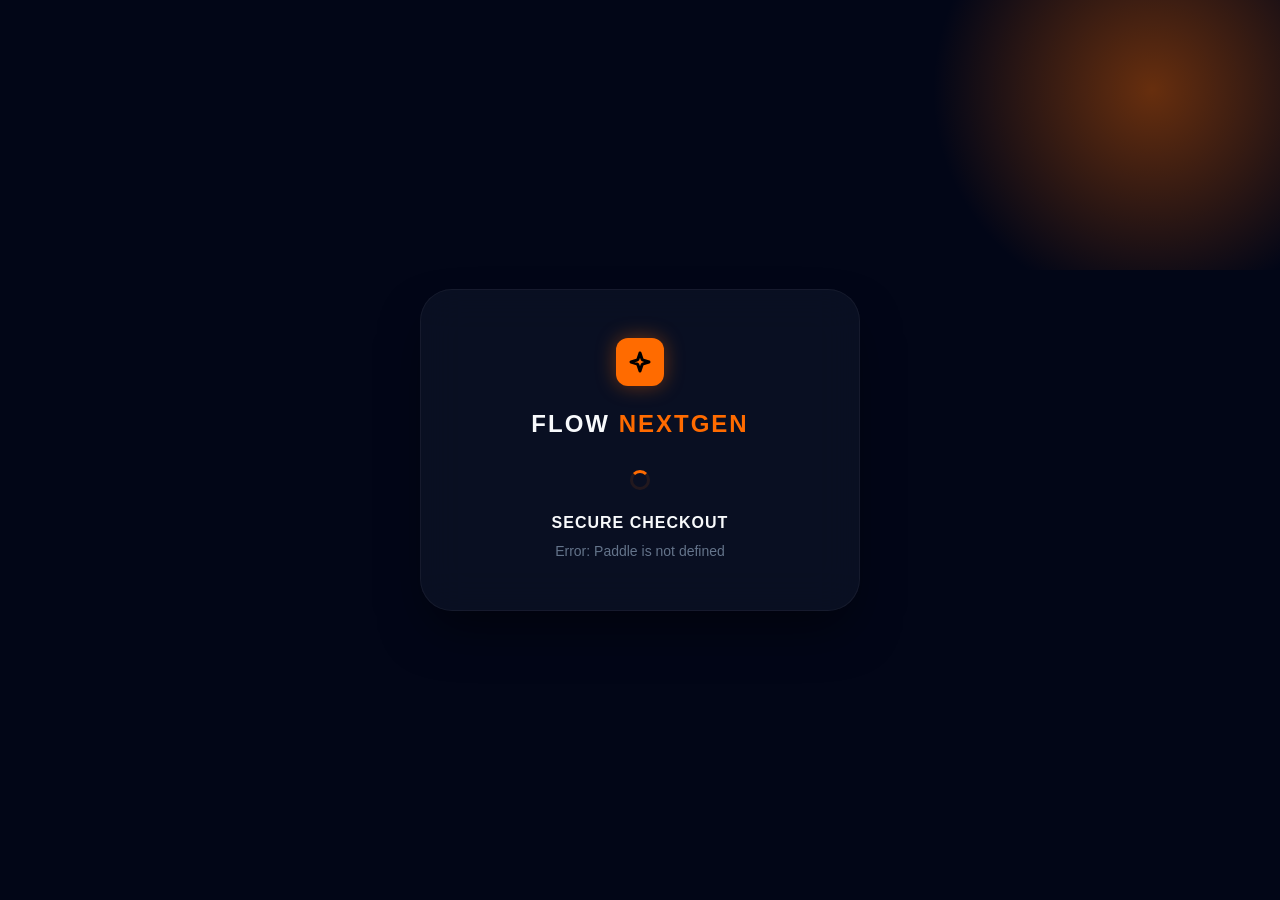
==== index.html @ eca8b065 "Backup: Paddle integration progress (Edge functions, UI updates, and website bridge)" ====
<!DOCTYPE html>
<html lang="en">
<head>
    <meta charset="UTF-8">
    <meta name="viewport" content="width=device-width, initial-scale=1.0">
    <title>Flow NextGen | Secure Checkout</title>
    <link rel="stylesheet" href="styles.css">
    <!-- Paddle.js V2 -->
    <script src="https://cdn.paddle.com/paddle/v2/paddle.js"></script>
</head>
<body>
    <div class="checkout-card">
        <div class="logo-container">
            <div class="logo-icon">
                <svg width="24" height="24" viewBox="0 0 24 24" fill="none" stroke="black" stroke-width="3" stroke-linecap="round" stroke-linejoin="round">
                    <path d="m12 3-1.912 5.813a2 2 0 0 1-1.275 1.275L3 12l5.813 1.912a2 2 0 0 1 1.275 1.275L12 21l1.912-5.813a2 2 0 0 1 1.275-1.275L21 12l-5.813-1.912a2 2 0 0 1-1.275-1.275L12 3Z"/>
                </svg>
            </div>
            <h1 class="brand-name">Flow <span>NextGen</span></h1>
        </div>

        <div class="status-section">
            <div class="loader"></div>
            <h2>Secure Checkout</h2>
            <p>Initializing Paddle v3 Engine...<br>Please do not refresh this page.</p>
        </div>
    </div>

    <script>
        // 1. INITIALIZE PADDLE
        // You MUST replace 'YOUR_CLIENT_TOKEN' with your real token from Paddle
        try {
            Paddle.Initialize({ 
                token: 'test_864122268aea058d132b5b44ddd', 
                eventCallback: function(event) {

                    console.log("Paddle Event:", event.name, event);
                    if (event.name === 'checkout.loaded') {
                        document.querySelector('p').innerText = "Secure checkout loaded. Finalizing payment window...";
                    }
                    if (event.name === 'checkout.closed') {
                        document.querySelector('h2').innerText = "Checkout Closed";
                        document.querySelector('p').innerText = "You can close this tab and return to the extension.";
                        document.querySelector('.loader').style.display = 'none';
                    }
                }
            });

            // 2. EXPLICIT TRIGGER
            // Sometimes auto-detection fails, so we manually check the URL
            const urlParams = new URLSearchParams(window.location.search);
            const txnId = urlParams.get('_ptxn');

            if (txnId) {
                console.log("Found Transaction ID:", txnId);
                Paddle.Checkout.open({
                    transactionId: txnId,
                    settings: {
                        displayMode: 'overlay',
                        theme: 'dark'
                    }
                });
            } else {
                console.warn("No transaction ID found in URL.");
                document.querySelector('p').innerText = "No transaction found. Please start checkout from the extension.";
            }
        } catch (err) {
            console.error("Paddle Initialization Error:", err);
            document.querySelector('p').innerText = "Error: " + err.message;
        }
    </script>
</body>
</html>
---- styles.css ----
/* 
   Flow NextGen - Global Brand Styles 
   Theme: Cyber-Orange / Dark Mode
*/

:root {
    --obsidian: #020617;
    --onyx: #0f172a;
    --orange: #ff6b00;
    --orange-glow: rgba(255, 107, 0, 0.4);
    --frost: #f8fafc;
    --steel: #64748b;
}

* {
    margin: 0;
    padding: 0;
    box-sizing: border-box;
}

body {
    background-color: var(--obsidian);
    color: var(--frost);
    font-family: 'Inter', -apple-system, BlinkMacSystemFont, "Segoe UI", Roboto, sans-serif;
    display: flex;
    align-items: center;
    justify-content: center;
    min-height: 100vh;
    overflow: hidden;
}

/* Background Gradients */
body::before {
    content: '';
    position: absolute;
    top: -10%;
    right: -10%;
    width: 40%;
    height: 40%;
    background: radial-gradient(circle, var(--orange-glow) 0%, transparent 70%);
    z-index: 0;
}

/* Card Container */
.checkout-card {
    background: rgba(15, 23, 42, 0.6);
    backdrop-filter: blur(20px);
    border: 1px solid rgba(255, 255, 255, 0.05);
    border-radius: 2rem;
    padding: 3rem;
    text-align: center;
    width: 100%;
    max-width: 440px;
    box-shadow: 0 25px 50px -12px rgba(0, 0, 0, 0.5);
    position: relative;
    z-index: 10;
}

.logo-container {
    margin-bottom: 2rem;
    display: flex;
    flex-direction: column;
    align-items: center;
    gap: 0.5rem;
}

.logo-icon {
    width: 48px;
    height: 48px;
    background: var(--orange);
    border-radius: 12px;
    display: flex;
    align-items: center;
    justify-content: center;
    box-shadow: 0 0 20px var(--orange-glow);
    margin-bottom: 1rem;
}

.brand-name {
    font-size: 1.5rem;
    font-weight: 900;
    text-transform: uppercase;
    letter-spacing: 2px;
}

.brand-name span {
    color: var(--orange);
}

.status-section {
    margin-top: 1rem;
}

.loader {
    width: 20px;
    height: 20px;
    border: 3px solid rgba(255, 107, 0, 0.1);
    border-top: 3px solid var(--orange);
    border-radius: 50%;
    animation: spin 1s linear infinite;
    margin: 0 auto 1.5rem;
}

@keyframes spin {
    0% { transform: rotate(0deg); }
    100% { transform: rotate(360deg); }
}

h2 {
    font-size: 1rem;
    font-weight: 800;
    text-transform: uppercase;
    letter-spacing: 1px;
    margin-bottom: 0.5rem;
}

p {
    color: var(--steel);
    font-size: 0.875rem;
    line-height: 1.6;
}

/* Paddle Override styles can go here if needed */
.paddle-checkout-overlay {
    /* Custom styling for the popup could go here */
}
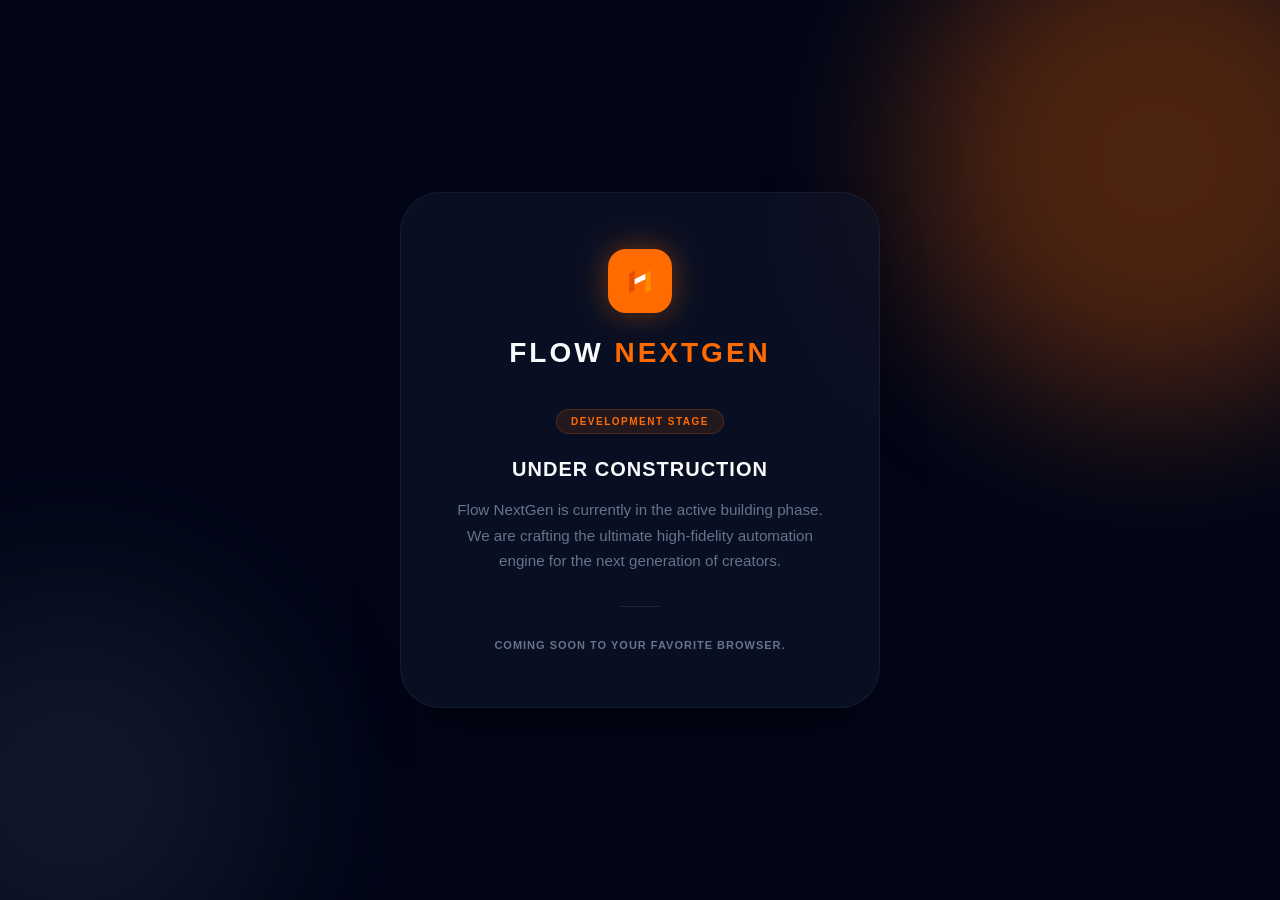
==== commit e9cc31a8: "chore: use authentic 3D extension logo on website and payment pages" ====
--- a/index.html
+++ b/index.html
@@ -3,71 +3,46 @@
 <head>
     <meta charset="UTF-8">
     <meta name="viewport" content="width=device-width, initial-scale=1.0">
-    <title>Flow NextGen | Secure Checkout</title>
+    <title>Flow NextGen | Coming Soon</title>
     <link rel="stylesheet" href="styles.css">
-    <!-- Paddle.js V2 -->
-    <script src="https://cdn.paddle.com/paddle/v2/paddle.js"></script>
 </head>
 <body>
-    <div class="checkout-card">
+    <div class="blobs">
+        <div class="blob" style="width: 500px; height: 500px; top: -10%; right: -10%;"></div>
+        <div class="blob" style="width: 400px; height: 400px; bottom: -10%; left: -10%; background: #334155;"></div>
+    </div>
+
+    <div class="checkout-card construction-card">
         <div class="logo-container">
             <div class="logo-icon">
-                <svg width="24" height="24" viewBox="0 0 24 24" fill="none" stroke="black" stroke-width="3" stroke-linecap="round" stroke-linejoin="round">
-                    <path d="m12 3-1.912 5.813a2 2 0 0 1-1.275 1.275L3 12l5.813 1.912a2 2 0 0 1 1.275 1.275L12 21l1.912-5.813a2 2 0 0 1 1.275-1.275L21 12l-5.813-1.912a2 2 0 0 1-1.275-1.275L12 3Z"/>
+                <!-- Our Hosted Logo (Embedded SVG - Exact match of the 3D Extension Logo) -->
+                <svg viewBox="0 0 100 100" fill="none" xmlns="http://www.w3.org/2000/svg" width="36" height="36">
+                    <!-- Left 3D Pillar -->
+                    <path d="M 20 30 L 20 85 L 35 75 L 35 20 Z" fill="#E54D00" />
+                    <!-- Right 3D Pillar -->
+                    <path d="M 65 30 L 65 85 L 80 75 L 80 20 Z" fill="#FF8A00" />
+                    <!-- 3D Bridge connecting them -->
+                    <path d="M 35 45 L 65 30 L 65 45 L 35 60 Z" fill="#FFFFFF" />
+                    <!-- Top Caps for depth -->
+                    <path d="M 20 30 L 27 25 L 35 20 L 28 25 Z" fill="#FFB380" opacity="0.5" />
                 </svg>
             </div>
             <h1 class="brand-name">Flow <span>NextGen</span></h1>
         </div>
 
         <div class="status-section">
-            <div class="loader"></div>
-            <h2>Secure Checkout</h2>
-            <p>Initializing Paddle v3 Engine...<br>Please do not refresh this page.</p>
+            <div class="badge">Development Stage</div>
+            <h2>Under Construction</h2>
+            <p>
+                Flow NextGen is currently in the active building phase. We are crafting the ultimate high-fidelity automation engine for the next generation of creators.
+            </p>
+            
+            <div class="divider"></div>
+            
+            <div class="social-hint">
+                Coming soon to your favorite browser.
+            </div>
         </div>
     </div>
-
-    <script>
-        // 1. INITIALIZE PADDLE
-        // You MUST replace 'YOUR_CLIENT_TOKEN' with your real token from Paddle
-        try {
-            Paddle.Initialize({ 
-                token: 'test_864122268aea058d132b5b44ddd', 
-                eventCallback: function(event) {
-
-                    console.log("Paddle Event:", event.name, event);
-                    if (event.name === 'checkout.loaded') {
-                        document.querySelector('p').innerText = "Secure checkout loaded. Finalizing payment window...";
-                    }
-                    if (event.name === 'checkout.closed') {
-                        document.querySelector('h2').innerText = "Checkout Closed";
-                        document.querySelector('p').innerText = "You can close this tab and return to the extension.";
-                        document.querySelector('.loader').style.display = 'none';
-                    }
-                }
-            });
-
-            // 2. EXPLICIT TRIGGER
-            // Sometimes auto-detection fails, so we manually check the URL
-            const urlParams = new URLSearchParams(window.location.search);
-            const txnId = urlParams.get('_ptxn');
-
-            if (txnId) {
-                console.log("Found Transaction ID:", txnId);
-                Paddle.Checkout.open({
-                    transactionId: txnId,
-                    settings: {
-                        displayMode: 'overlay',
-                        theme: 'dark'
-                    }
-                });
-            } else {
-                console.warn("No transaction ID found in URL.");
-                document.querySelector('p').innerText = "No transaction found. Please start checkout from the extension.";
-            }
-        } catch (err) {
-            console.error("Paddle Initialization Error:", err);
-            document.querySelector('p').innerText = "Error: " + err.message;
-        }
-    </script>
 </body>
 </html>
--- a/styles.css
+++ b/styles.css
@@ -29,16 +29,26 @@
     overflow: hidden;
 }
 
-/* Background Gradients */
-body::before {
-    content: '';
+/* Background Blobs */
+.blobs {
+    position: fixed;
+    inset: 0;
+    z-index: 0;
+    pointer-events: none;
+    opacity: 0.3;
+    filter: blur(80px);
+}
+
+.blob {
     position: absolute;
-    top: -10%;
-    right: -10%;
-    width: 40%;
-    height: 40%;
-    background: radial-gradient(circle, var(--orange-glow) 0%, transparent 70%);
-    z-index: 0;
+    border-radius: 50%;
+    background: var(--orange);
+    animation: pulse 15s infinite alternate;
+}
+
+@keyframes pulse {
+    from { transform: scale(1); opacity: 0.2; }
+    to { transform: scale(1.2); opacity: 0.4; }
 }
 
 /* Card Container */
@@ -46,18 +56,18 @@
     background: rgba(15, 23, 42, 0.6);
     backdrop-filter: blur(20px);
     border: 1px solid rgba(255, 255, 255, 0.05);
-    border-radius: 2rem;
-    padding: 3rem;
+    border-radius: 2.5rem;
+    padding: 3.5rem;
     text-align: center;
     width: 100%;
-    max-width: 440px;
+    max-width: 480px;
     box-shadow: 0 25px 50px -12px rgba(0, 0, 0, 0.5);
     position: relative;
     z-index: 10;
 }
 
 .logo-container {
-    margin-bottom: 2rem;
+    margin-bottom: 2.5rem;
     display: flex;
     flex-direction: column;
     align-items: center;
@@ -65,62 +75,68 @@
 }
 
 .logo-icon {
-    width: 48px;
-    height: 48px;
+    width: 64px;
+    height: 64px;
     background: var(--orange);
-    border-radius: 12px;
+    border-radius: 18px;
     display: flex;
     align-items: center;
     justify-content: center;
-    box-shadow: 0 0 20px var(--orange-glow);
+    box-shadow: 0 0 30px var(--orange-glow);
     margin-bottom: 1rem;
 }
 
 .brand-name {
-    font-size: 1.5rem;
+    font-size: 1.75rem;
     font-weight: 900;
     text-transform: uppercase;
-    letter-spacing: 2px;
+    letter-spacing: 3px;
 }
 
 .brand-name span {
     color: var(--orange);
 }
 
-.status-section {
-    margin-top: 1rem;
-}
-
-.loader {
-    width: 20px;
-    height: 20px;
-    border: 3px solid rgba(255, 107, 0, 0.1);
-    border-top: 3px solid var(--orange);
-    border-radius: 50%;
-    animation: spin 1s linear infinite;
-    margin: 0 auto 1.5rem;
-}
-
-@keyframes spin {
-    0% { transform: rotate(0deg); }
-    100% { transform: rotate(360deg); }
+.badge {
+    display: inline-block;
+    padding: 6px 14px;
+    background: rgba(255, 107, 0, 0.1);
+    border: 1px solid rgba(255, 107, 0, 0.2);
+    border-radius: 100px;
+    color: var(--orange);
+    font-size: 10px;
+    font-weight: 800;
+    text-transform: uppercase;
+    letter-spacing: 1.5px;
+    margin-bottom: 1.5rem;
 }
 
 h2 {
-    font-size: 1rem;
-    font-weight: 800;
+    font-size: 1.25rem;
+    font-weight: 900;
     text-transform: uppercase;
     letter-spacing: 1px;
-    margin-bottom: 0.5rem;
+    margin-bottom: 1rem;
 }
 
 p {
     color: var(--steel);
-    font-size: 0.875rem;
-    line-height: 1.6;
+    font-size: 0.95rem;
+    line-height: 1.7;
+    font-weight: 500;
 }
 
-/* Paddle Override styles can go here if needed */
-.paddle-checkout-overlay {
-    /* Custom styling for the popup could go here */
+.divider {
+    height: 1px;
+    width: 40px;
+    background: rgba(255, 255, 255, 0.1);
+    margin: 2rem auto;
 }
+
+.social-hint {
+    font-size: 11px;
+    color: var(--steel);
+    font-weight: 700;
+    text-transform: uppercase;
+    letter-spacing: 1px;
+}
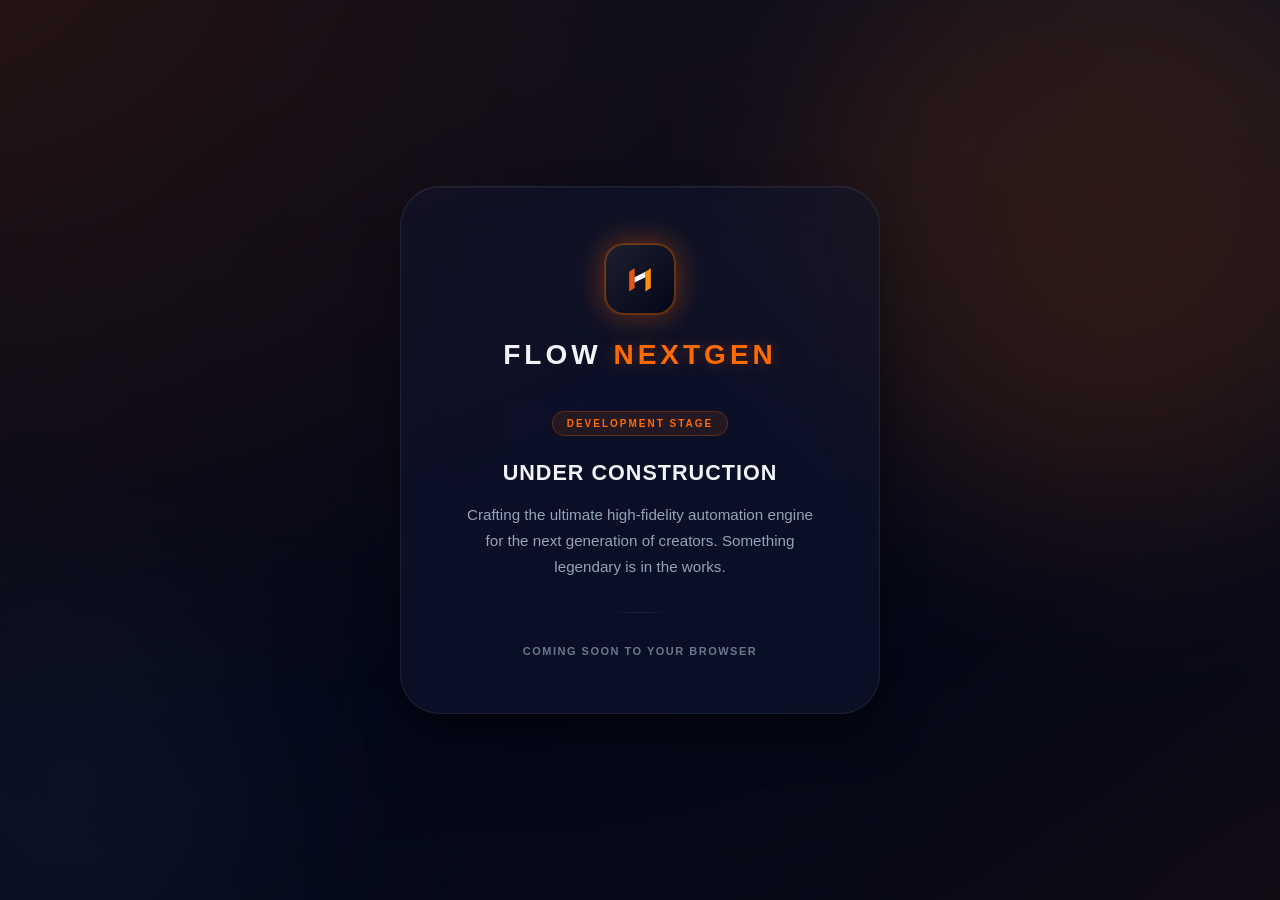
==== commit 2e07d1eb: "ui: implement high-fidelity mesh backgrounds and unified brand themeing for all website pages" ====
--- a/index.html
+++ b/index.html
@@ -7,23 +7,19 @@
     <link rel="stylesheet" href="styles.css">
 </head>
 <body>
-    <div class="blobs">
-        <div class="blob" style="width: 500px; height: 500px; top: -10%; right: -10%;"></div>
-        <div class="blob" style="width: 400px; height: 400px; bottom: -10%; left: -10%; background: #334155;"></div>
+    <div class="mesh-container">
+        <div class="mesh-gradient"></div>
+        <div class="glow-orb" style="width: 600px; height: 600px; top: -10%; right: -10%;"></div>
+        <div class="glow-orb" style="width: 400px; height: 400px; bottom: -10%; left: -10%; background: #1e293b; opacity: 0.3;"></div>
     </div>
 
-    <div class="checkout-card construction-card">
+    <div class="glass-card">
         <div class="logo-container">
             <div class="logo-icon">
-                <!-- Our Hosted Logo (Embedded SVG - Exact match of the 3D Extension Logo) -->
                 <svg viewBox="0 0 100 100" fill="none" xmlns="http://www.w3.org/2000/svg" width="36" height="36">
-                    <!-- Left 3D Pillar -->
                     <path d="M 20 30 L 20 85 L 35 75 L 35 20 Z" fill="#E54D00" />
-                    <!-- Right 3D Pillar -->
                     <path d="M 65 30 L 65 85 L 80 75 L 80 20 Z" fill="#FF8A00" />
-                    <!-- 3D Bridge connecting them -->
                     <path d="M 35 45 L 65 30 L 65 45 L 35 60 Z" fill="#FFFFFF" />
-                    <!-- Top Caps for depth -->
                     <path d="M 20 30 L 27 25 L 35 20 L 28 25 Z" fill="#FFB380" opacity="0.5" />
                 </svg>
             </div>
@@ -34,13 +30,13 @@
             <div class="badge">Development Stage</div>
             <h2>Under Construction</h2>
             <p>
-                Flow NextGen is currently in the active building phase. We are crafting the ultimate high-fidelity automation engine for the next generation of creators.
+                Crafting the ultimate high-fidelity automation engine for the next generation of creators. Something legendary is in the works.
             </p>
             
             <div class="divider"></div>
             
-            <div class="social-hint">
-                Coming soon to your favorite browser.
+            <div class="footer-hint">
+                Coming soon to your browser
             </div>
         </div>
     </div>
--- a/styles.css
+++ b/styles.css
@@ -1,6 +1,6 @@
 /* 
    Flow NextGen - Global Brand Styles 
-   Theme: Cyber-Orange / Dark Mode
+   Theme: Cyber-Orange / Dark Mode / High-Fidelity Glassmorphism
 */
 
 :root {
@@ -8,8 +8,9 @@
     --onyx: #0f172a;
     --orange: #ff6b00;
     --orange-glow: rgba(255, 107, 0, 0.4);
-    --frost: #f8fafc;
-    --steel: #64748b;
+    --frost: #f1f5f9;
+    --steel: #94a3b8;
+    --emerald: #10b981;
 }
 
 * {
@@ -29,39 +30,63 @@
     overflow: hidden;
 }
 
-/* Background Blobs */
-.blobs {
+/* --- High-Fidelity Background Mesh --- */
+.mesh-container {
     position: fixed;
     inset: 0;
     z-index: 0;
     pointer-events: none;
-    opacity: 0.3;
-    filter: blur(80px);
-}
-
-.blob {
+    overflow: hidden;
+}
+
+.mesh-gradient {
+    position: absolute;
+    width: 140%;
+    height: 140%;
+    top: -20%;
+    left: -20%;
+    background-image: 
+        radial-gradient(at 10% 10%, rgba(255, 107, 0, 0.15) 0px, transparent 50%),
+        radial-gradient(at 90% 10%, rgba(15, 23, 42, 0.5) 0px, transparent 50%),
+        radial-gradient(at 50% 50%, rgba(2, 6, 23, 1) 0px, transparent 100%),
+        radial-gradient(at 10% 90%, rgba(15, 23, 42, 0.5) 0px, transparent 50%),
+        radial-gradient(at 90% 90%, rgba(255, 107, 0, 0.1) 0px, transparent 50%);
+    animation: mesh-float 30s ease-in-out infinite alternate;
+}
+
+@keyframes mesh-float {
+    0% { transform: translate(0, 0) rotate(0deg); }
+    100% { transform: translate(-5%, -5%) rotate(2deg); }
+}
+
+.glow-orb {
     position: absolute;
     border-radius: 50%;
     background: var(--orange);
-    animation: pulse 15s infinite alternate;
-}
-
-@keyframes pulse {
-    from { transform: scale(1); opacity: 0.2; }
-    to { transform: scale(1.2); opacity: 0.4; }
-}
-
-/* Card Container */
-.checkout-card {
+    filter: blur(100px);
+    opacity: 0.15;
+    animation: orb-float 20s infinite alternate;
+}
+
+@keyframes orb-float {
+    from { transform: translate(-10%, -10%) scale(1); }
+    to { transform: translate(10%, 10%) scale(1.3); }
+}
+
+/* --- Reusable Glass Card --- */
+.glass-card {
     background: rgba(15, 23, 42, 0.6);
-    backdrop-filter: blur(20px);
-    border: 1px solid rgba(255, 255, 255, 0.05);
+    backdrop-filter: blur(24px) saturate(180%);
+    -webkit-backdrop-filter: blur(24px) saturate(180%);
+    border: 1px solid rgba(255, 255, 255, 0.08);
     border-radius: 2.5rem;
     padding: 3.5rem;
     text-align: center;
     width: 100%;
     max-width: 480px;
-    box-shadow: 0 25px 50px -12px rgba(0, 0, 0, 0.5);
+    box-shadow: 
+        0 25px 50px -12px rgba(0, 0, 0, 0.6),
+        inset 0 1px 1px rgba(255, 255, 255, 0.05);
     position: relative;
     z-index: 10;
 }
@@ -75,44 +100,57 @@
 }
 
 .logo-icon {
-    width: 64px;
-    height: 64px;
-    background: var(--orange);
-    border-radius: 18px;
+    width: 72px;
+    height: 72px;
+    background: var(--obsidian);
+    border: 2px solid rgba(255, 107, 0, 0.4);
+    border-radius: 20px;
     display: flex;
     align-items: center;
     justify-content: center;
     box-shadow: 0 0 30px var(--orange-glow);
     margin-bottom: 1rem;
+    position: relative;
+}
+
+.logo-icon::after {
+    content: '';
+    position: absolute;
+    inset: -1px;
+    border-radius: inherit;
+    background: linear-gradient(135deg, rgba(255, 255, 255, 0.1), transparent);
+    pointer-events: none;
 }
 
 .brand-name {
     font-size: 1.75rem;
     font-weight: 900;
     text-transform: uppercase;
-    letter-spacing: 3px;
+    letter-spacing: 4px;
+    color: var(--frost);
 }
 
 .brand-name span {
     color: var(--orange);
+    text-shadow: 0 0 15px rgba(255, 107, 0, 0.3);
 }
 
 .badge {
     display: inline-block;
     padding: 6px 14px;
     background: rgba(255, 107, 0, 0.1);
-    border: 1px solid rgba(255, 107, 0, 0.2);
+    border: 1px solid rgba(255, 107, 0, 0.25);
     border-radius: 100px;
     color: var(--orange);
     font-size: 10px;
     font-weight: 800;
     text-transform: uppercase;
-    letter-spacing: 1.5px;
+    letter-spacing: 2px;
     margin-bottom: 1.5rem;
 }
 
 h2 {
-    font-size: 1.25rem;
+    font-size: 1.35rem;
     font-weight: 900;
     text-transform: uppercase;
     letter-spacing: 1px;
@@ -128,15 +166,55 @@
 
 .divider {
     height: 1px;
-    width: 40px;
-    background: rgba(255, 255, 255, 0.1);
+    width: 60px;
+    background: linear-gradient(to right, transparent, rgba(255, 255, 255, 0.1), transparent);
     margin: 2rem auto;
 }
 
-.social-hint {
+.footer-hint {
     font-size: 11px;
     color: var(--steel);
     font-weight: 700;
     text-transform: uppercase;
-    letter-spacing: 1px;
-}
+    letter-spacing: 1.5px;
+    opacity: 0.7;
+}
+
+/* --- Shared Components --- */
+.spinner {
+    width: 24px;
+    height: 24px;
+    border: 3px solid rgba(255, 107, 0, 0.1);
+    border-top: 3px solid var(--orange);
+    border-radius: 50%;
+    animation: spin 1s linear infinite;
+    margin: 0 auto 1.5rem;
+}
+
+@keyframes spin {
+    0% { transform: rotate(0deg); }
+    100% { transform: rotate(360deg); }
+}
+
+.btn {
+    display: inline-block;
+    width: 100%;
+    padding: 16px;
+    background: var(--frost);
+    color: var(--obsidian);
+    text-decoration: none;
+    border-radius: 16px;
+    font-size: 12px;
+    font-weight: 900;
+    text-transform: uppercase;
+    letter-spacing: 1.5px;
+    transition: all 0.3s cubic-bezier(0.4, 0, 0.2, 1);
+    border: none;
+    cursor: pointer;
+}
+
+.btn:hover {
+    transform: translateY(-2px);
+    box-shadow: 0 8px 25px rgba(255, 255, 255, 0.15);
+    background: #ffffff;
+}
